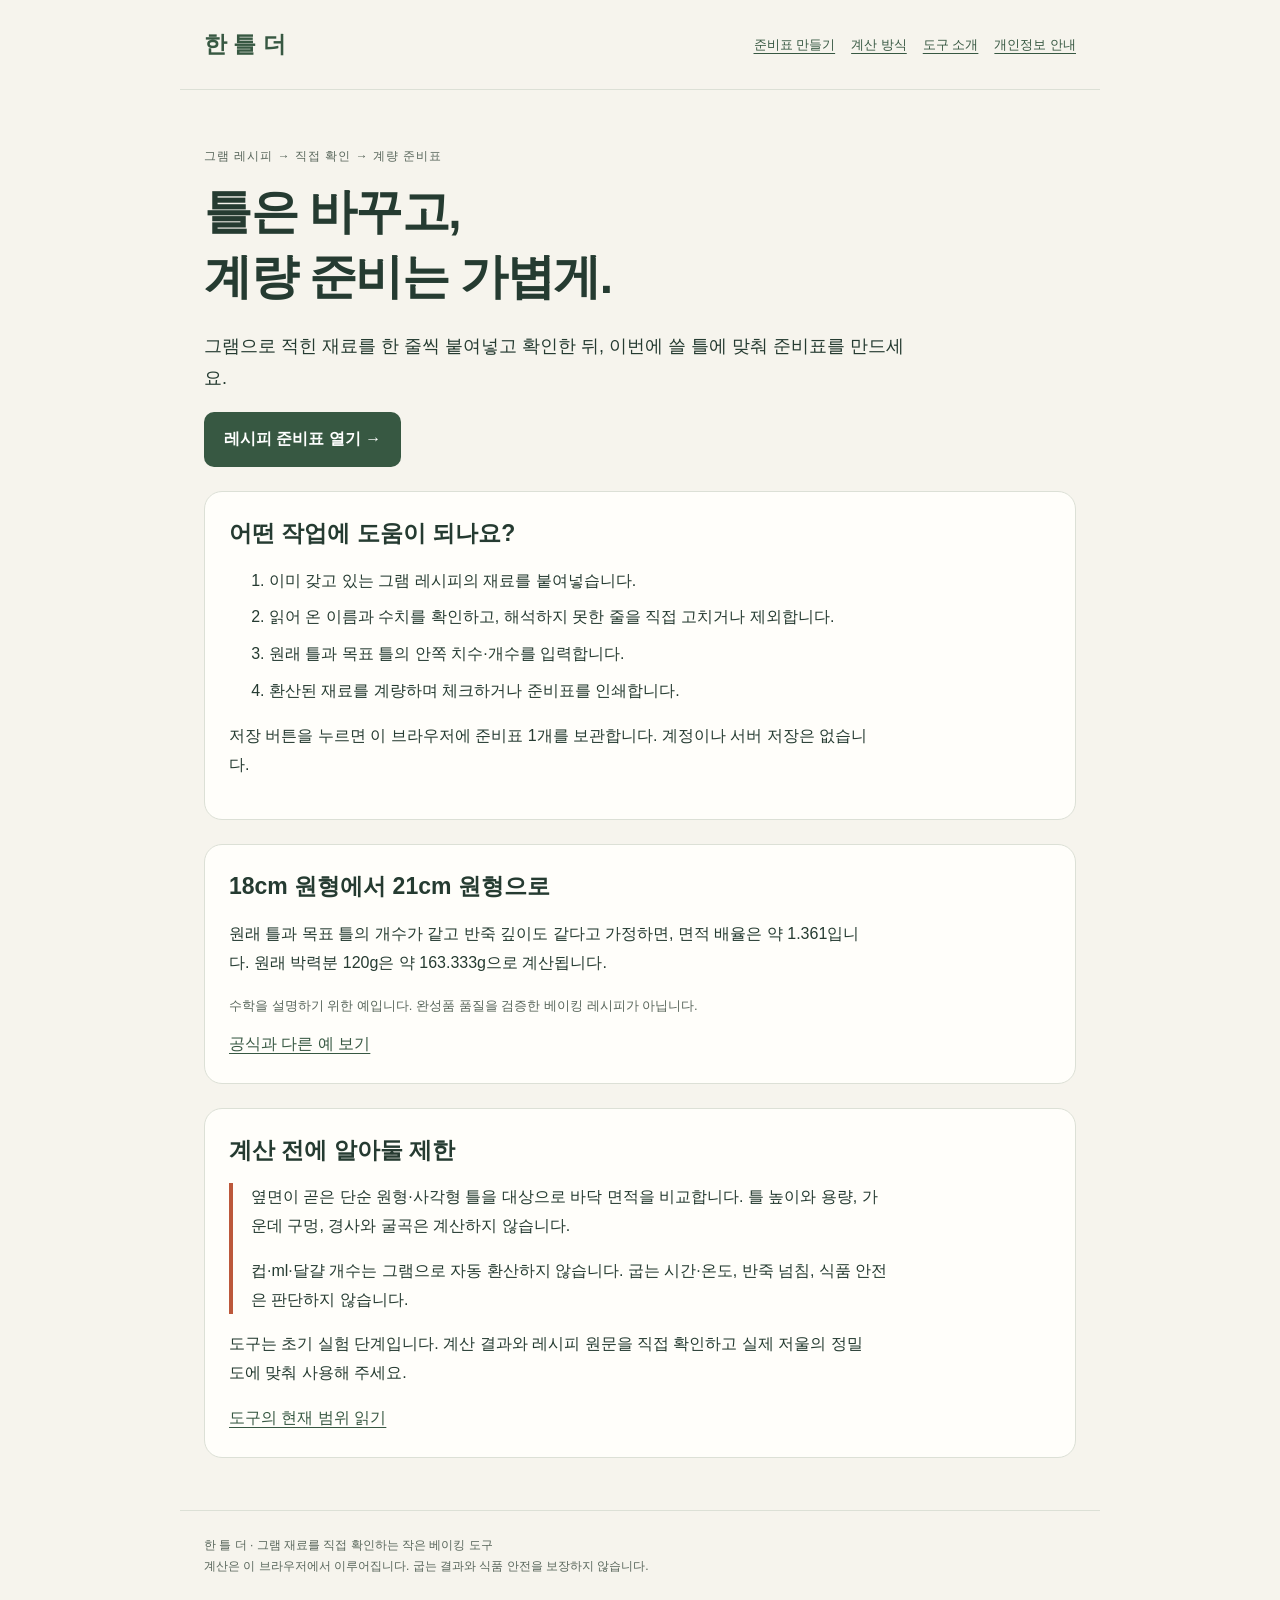
==== index.html @ c67b6c1f "Publish validated recipe pilot static release" ====
<!doctype html>
<html lang="ko">
<head>
<meta charset="utf-8">
<meta name="viewport" content="width=device-width, initial-scale=1">
<meta http-equiv="Content-Security-Policy" content="default-src 'none'; script-src 'self'; style-src 'self'; img-src 'self' data:; connect-src 'none'; base-uri 'none'; form-action 'none'; object-src 'none'">
<title>베이킹 틀 변환과 계량 준비표 · 한 틀 더</title>
<meta name="description" content="그램 레시피를 붙여넣고 확인하세요. 원형·사각형 틀을 바꾸면 계량 체크리스트를 만들 수 있는 한국어 브라우저 도구입니다.">
<link rel="canonical" href="https://recipepilot-snbow.duckdns.org/">
<link rel="stylesheet" href="/assets/site.css">
</head>
<body>
<header class="simple-header"><a class="simple-brand" href="/">한 틀 더</a><nav aria-label="사이트 안내"><a href="/tools/recipe-prep/">준비표 만들기</a><a href="/calculation-method/">계산 방식</a><a href="/about/">도구 소개</a><a href="/privacy/">개인정보 안내</a></nav></header>
<main class="simple-main"><p class="eyebrow-copy">그램 레시피 → 직접 확인 → 계량 준비표</p>
<h1>틀은 바꾸고,<br>계량 준비는 가볍게.</h1>
<p class="lede">그램으로 적힌 재료를 한 줄씩 붙여넣고 확인한 뒤, 이번에 쓸 틀에 맞춰 준비표를 만드세요.</p>
<a class="cta-link" href="/tools/recipe-prep/">레시피 준비표 열기 →</a>
<section><h2>어떤 작업에 도움이 되나요?</h2><ol><li>이미 갖고 있는 그램 레시피의 재료를 붙여넣습니다.</li><li>읽어 온 이름과 수치를 확인하고, 해석하지 못한 줄을 직접 고치거나 제외합니다.</li><li>원래 틀과 목표 틀의 안쪽 치수·개수를 입력합니다.</li><li>환산된 재료를 계량하며 체크하거나 준비표를 인쇄합니다.</li></ol><p>저장 버튼을 누르면 이 브라우저에 준비표 1개를 보관합니다. 계정이나 서버 저장은 없습니다.</p></section>
<section><h2>18cm 원형에서 21cm 원형으로</h2><p>원래 틀과 목표 틀의 개수가 같고 반죽 깊이도 같다고 가정하면, 면적 배율은 약 1.361입니다. 원래 박력분 120g은 약 163.333g으로 계산됩니다.</p><p class="note">수학을 설명하기 위한 예입니다. 완성품 품질을 검증한 베이킹 레시피가 아닙니다.</p><a href="/calculation-method/">공식과 다른 예 보기</a></section>
<section><h2>계산 전에 알아둘 제한</h2><div class="limit-box"><p>옆면이 곧은 단순 원형·사각형 틀을 대상으로 바닥 면적을 비교합니다. 틀 높이와 용량, 가운데 구멍, 경사와 굴곡은 계산하지 않습니다.</p><p>컵·ml·달걀 개수는 그램으로 자동 환산하지 않습니다. 굽는 시간·온도, 반죽 넘침, 식품 안전은 판단하지 않습니다.</p></div><p>도구는 초기 실험 단계입니다. 계산 결과와 레시피 원문을 직접 확인하고 실제 저울의 정밀도에 맞춰 사용해 주세요.</p><a href="/about/">도구의 현재 범위 읽기</a></section></main>
<footer class="simple-footer"><p>한 틀 더 · 그램 재료를 직접 확인하는 작은 베이킹 도구<br>계산은 이 브라우저에서 이루어집니다. 굽는 결과와 식품 안전을 보장하지 않습니다.</p></footer>
</body>
</html>
---- assets/site.css ----
:root{--paper:#f6f4ed;--card:#fffefa;--ink:#253b31;--muted:#58665b;--line:#dce0d6;--green:#375842;font-family:Arial,"Noto Sans CJK KR",sans-serif;color:var(--ink);background:var(--paper)}*{box-sizing:border-box}body{margin:0;line-height:1.8}a{color:var(--green);text-underline-offset:4px}a:focus-visible{outline:3px solid #bc583b;outline-offset:4px}.simple-header,.simple-main,.simple-footer{width:min(920px,100%);margin:auto;padding:24px}.simple-header{display:flex;justify-content:space-between;gap:20px;align-items:center;border-bottom:1px solid var(--line)}.simple-brand{font-size:23px;font-weight:800;text-decoration:none}.utility-nav{max-width:1184px;margin:auto;padding:16px 24px;display:flex;gap:20px;flex-wrap:wrap;font-size:13px}.simple-header nav{display:flex;gap:16px;flex-wrap:wrap;font-size:13px}.simple-main{padding-top:44px;padding-bottom:52px}.simple-main h1{font-size:clamp(30px,5vw,48px);line-height:1.35;margin:0 0 20px;letter-spacing:-1.5px}.simple-main h2{font-size:23px;line-height:1.5;margin:0 0 14px}.simple-main p,.simple-main li{max-width:72ch}.simple-main section{background:var(--card);border:1px solid var(--line);border-radius:18px;padding:24px;margin-top:24px}.simple-main li+li{margin-top:8px}.eyebrow-copy{font-size:12px;color:var(--muted);letter-spacing:1px}.lede{font-size:18px}.cta-link{display:inline-flex;padding:13px 20px;border-radius:10px;background:var(--green);color:#fff;text-decoration:none;font-weight:700}.detail-link{margin-top:16px;display:block}.limit-box{border-left:4px solid #bc583b;padding-left:18px}.simple-footer{border-top:1px solid var(--line);color:var(--muted);font-size:12px}.simple-footer p{margin:0}.formula{font-variant-numeric:tabular-nums;font-weight:600;overflow-wrap:anywhere}.simple-main table{width:100%;border-collapse:collapse;font-size:14px}.simple-main th,.simple-main td{padding:10px;text-align:left;border-bottom:1px solid var(--line)}.simple-main th{background:#e9eee3}.table-scroll{overflow-x:auto}.simple-main dl{margin:0}.simple-main dt{font-weight:700;margin-top:18px}.simple-main dd{margin:6px 0 0}.simple-main .note{font-size:13px;color:var(--muted)}@media(max-width:600px){.simple-header{align-items:flex-start;flex-direction:column;gap:10px}.simple-header,.simple-main,.simple-footer{padding-left:18px;padding-right:18px}.simple-main{padding-top:30px}.simple-main section{padding:20px}.simple-header nav{gap:12px}.utility-nav{padding:13px 18px;gap:15px}.lede{font-size:16px}}@media print{.utility-nav,.simple-header nav,.cta-link{display:none!important}.simple-main{padding:0}.simple-main section{break-inside:avoid;background:white}.simple-footer{margin-top:20px}}
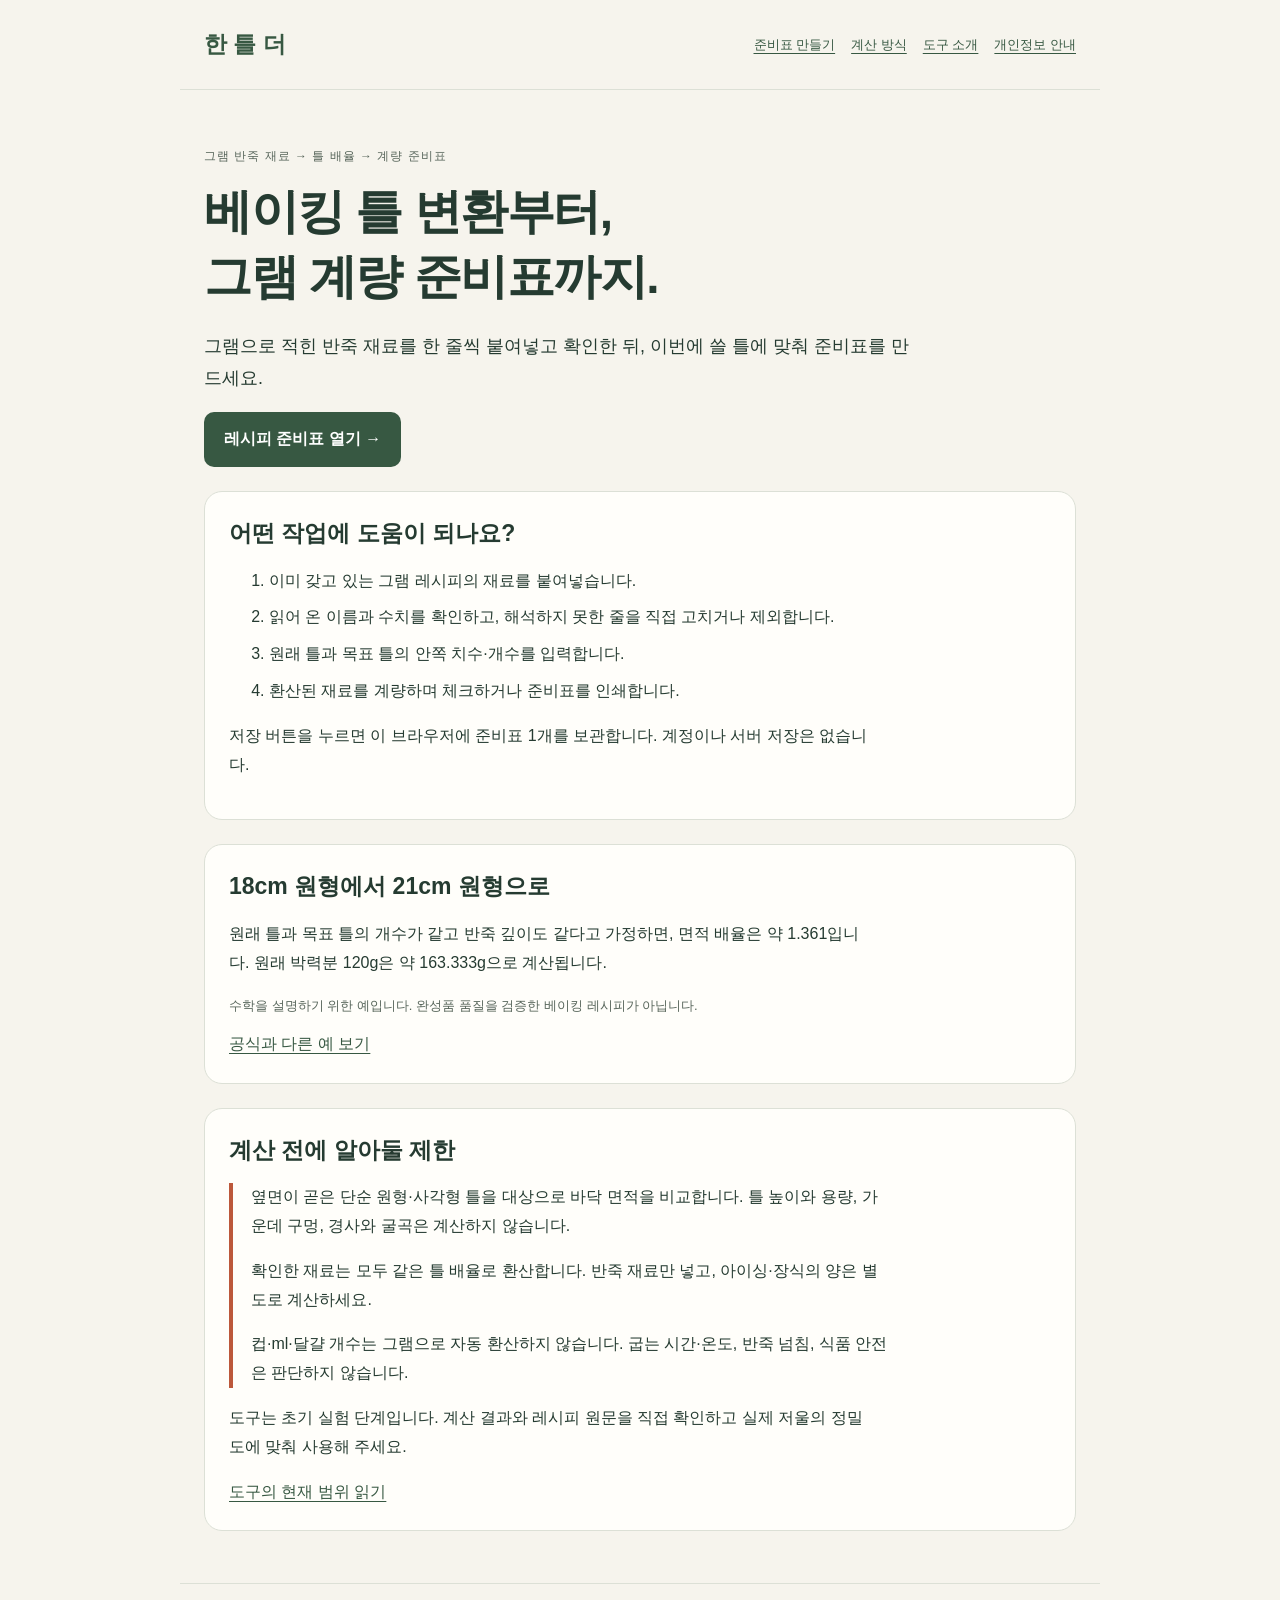
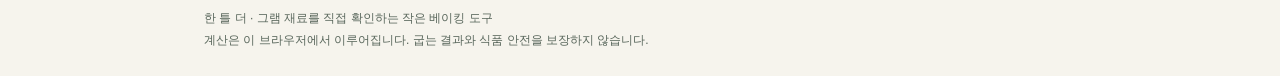
==== commit 93a94658: "Improve RecipePilot first-use clarity and ingredient entry Publish the independently reviewed Octobe" ====
--- a/index.html
+++ b/index.html
@@ -6,18 +6,20 @@
 <meta http-equiv="Content-Security-Policy" content="default-src 'none'; script-src 'self'; style-src 'self'; img-src 'self' data:; connect-src 'none'; base-uri 'none'; form-action 'none'; object-src 'none'">
 <title>베이킹 틀 변환과 계량 준비표 · 한 틀 더</title>
 <meta name="description" content="그램 레시피를 붙여넣고 확인하세요. 원형·사각형 틀을 바꾸면 계량 체크리스트를 만들 수 있는 한국어 브라우저 도구입니다.">
+<meta name="google-adsense-account" content="ca-pub-1573880695177219">
+<meta name="google-site-verification" content="N0vVb2ErxH9vl_fBXndFGQjn-3DtnKGVKy-gOBbNkzk" />
 <link rel="canonical" href="https://recipepilot-snbow.duckdns.org/">
 <link rel="stylesheet" href="/assets/site.css">
 </head>
 <body>
 <header class="simple-header"><a class="simple-brand" href="/">한 틀 더</a><nav aria-label="사이트 안내"><a href="/tools/recipe-prep/">준비표 만들기</a><a href="/calculation-method/">계산 방식</a><a href="/about/">도구 소개</a><a href="/privacy/">개인정보 안내</a></nav></header>
-<main class="simple-main"><p class="eyebrow-copy">그램 레시피 → 직접 확인 → 계량 준비표</p>
-<h1>틀은 바꾸고,<br>계량 준비는 가볍게.</h1>
-<p class="lede">그램으로 적힌 재료를 한 줄씩 붙여넣고 확인한 뒤, 이번에 쓸 틀에 맞춰 준비표를 만드세요.</p>
+<main class="simple-main"><p class="eyebrow-copy">그램 반죽 재료 → 틀 배율 → 계량 준비표</p>
+<h1>베이킹 틀 변환부터,<br>그램 계량 준비표까지.</h1>
+<p class="lede">그램으로 적힌 반죽 재료를 한 줄씩 붙여넣고 확인한 뒤, 이번에 쓸 틀에 맞춰 준비표를 만드세요.</p>
 <a class="cta-link" href="/tools/recipe-prep/">레시피 준비표 열기 →</a>
 <section><h2>어떤 작업에 도움이 되나요?</h2><ol><li>이미 갖고 있는 그램 레시피의 재료를 붙여넣습니다.</li><li>읽어 온 이름과 수치를 확인하고, 해석하지 못한 줄을 직접 고치거나 제외합니다.</li><li>원래 틀과 목표 틀의 안쪽 치수·개수를 입력합니다.</li><li>환산된 재료를 계량하며 체크하거나 준비표를 인쇄합니다.</li></ol><p>저장 버튼을 누르면 이 브라우저에 준비표 1개를 보관합니다. 계정이나 서버 저장은 없습니다.</p></section>
 <section><h2>18cm 원형에서 21cm 원형으로</h2><p>원래 틀과 목표 틀의 개수가 같고 반죽 깊이도 같다고 가정하면, 면적 배율은 약 1.361입니다. 원래 박력분 120g은 약 163.333g으로 계산됩니다.</p><p class="note">수학을 설명하기 위한 예입니다. 완성품 품질을 검증한 베이킹 레시피가 아닙니다.</p><a href="/calculation-method/">공식과 다른 예 보기</a></section>
-<section><h2>계산 전에 알아둘 제한</h2><div class="limit-box"><p>옆면이 곧은 단순 원형·사각형 틀을 대상으로 바닥 면적을 비교합니다. 틀 높이와 용량, 가운데 구멍, 경사와 굴곡은 계산하지 않습니다.</p><p>컵·ml·달걀 개수는 그램으로 자동 환산하지 않습니다. 굽는 시간·온도, 반죽 넘침, 식품 안전은 판단하지 않습니다.</p></div><p>도구는 초기 실험 단계입니다. 계산 결과와 레시피 원문을 직접 확인하고 실제 저울의 정밀도에 맞춰 사용해 주세요.</p><a href="/about/">도구의 현재 범위 읽기</a></section></main>
+<section><h2>계산 전에 알아둘 제한</h2><div class="limit-box"><p>옆면이 곧은 단순 원형·사각형 틀을 대상으로 바닥 면적을 비교합니다. 틀 높이와 용량, 가운데 구멍, 경사와 굴곡은 계산하지 않습니다.</p><p>확인한 재료는 모두 같은 틀 배율로 환산합니다. 반죽 재료만 넣고, 아이싱·장식의 양은 별도로 계산하세요.</p><p>컵·ml·달걀 개수는 그램으로 자동 환산하지 않습니다. 굽는 시간·온도, 반죽 넘침, 식품 안전은 판단하지 않습니다.</p></div><p>도구는 초기 실험 단계입니다. 계산 결과와 레시피 원문을 직접 확인하고 실제 저울의 정밀도에 맞춰 사용해 주세요.</p><a href="/about/">도구의 현재 범위 읽기</a></section></main>
 <footer class="simple-footer"><p>한 틀 더 · 그램 재료를 직접 확인하는 작은 베이킹 도구<br>계산은 이 브라우저에서 이루어집니다. 굽는 결과와 식품 안전을 보장하지 않습니다.</p></footer>
 </body>
 </html>
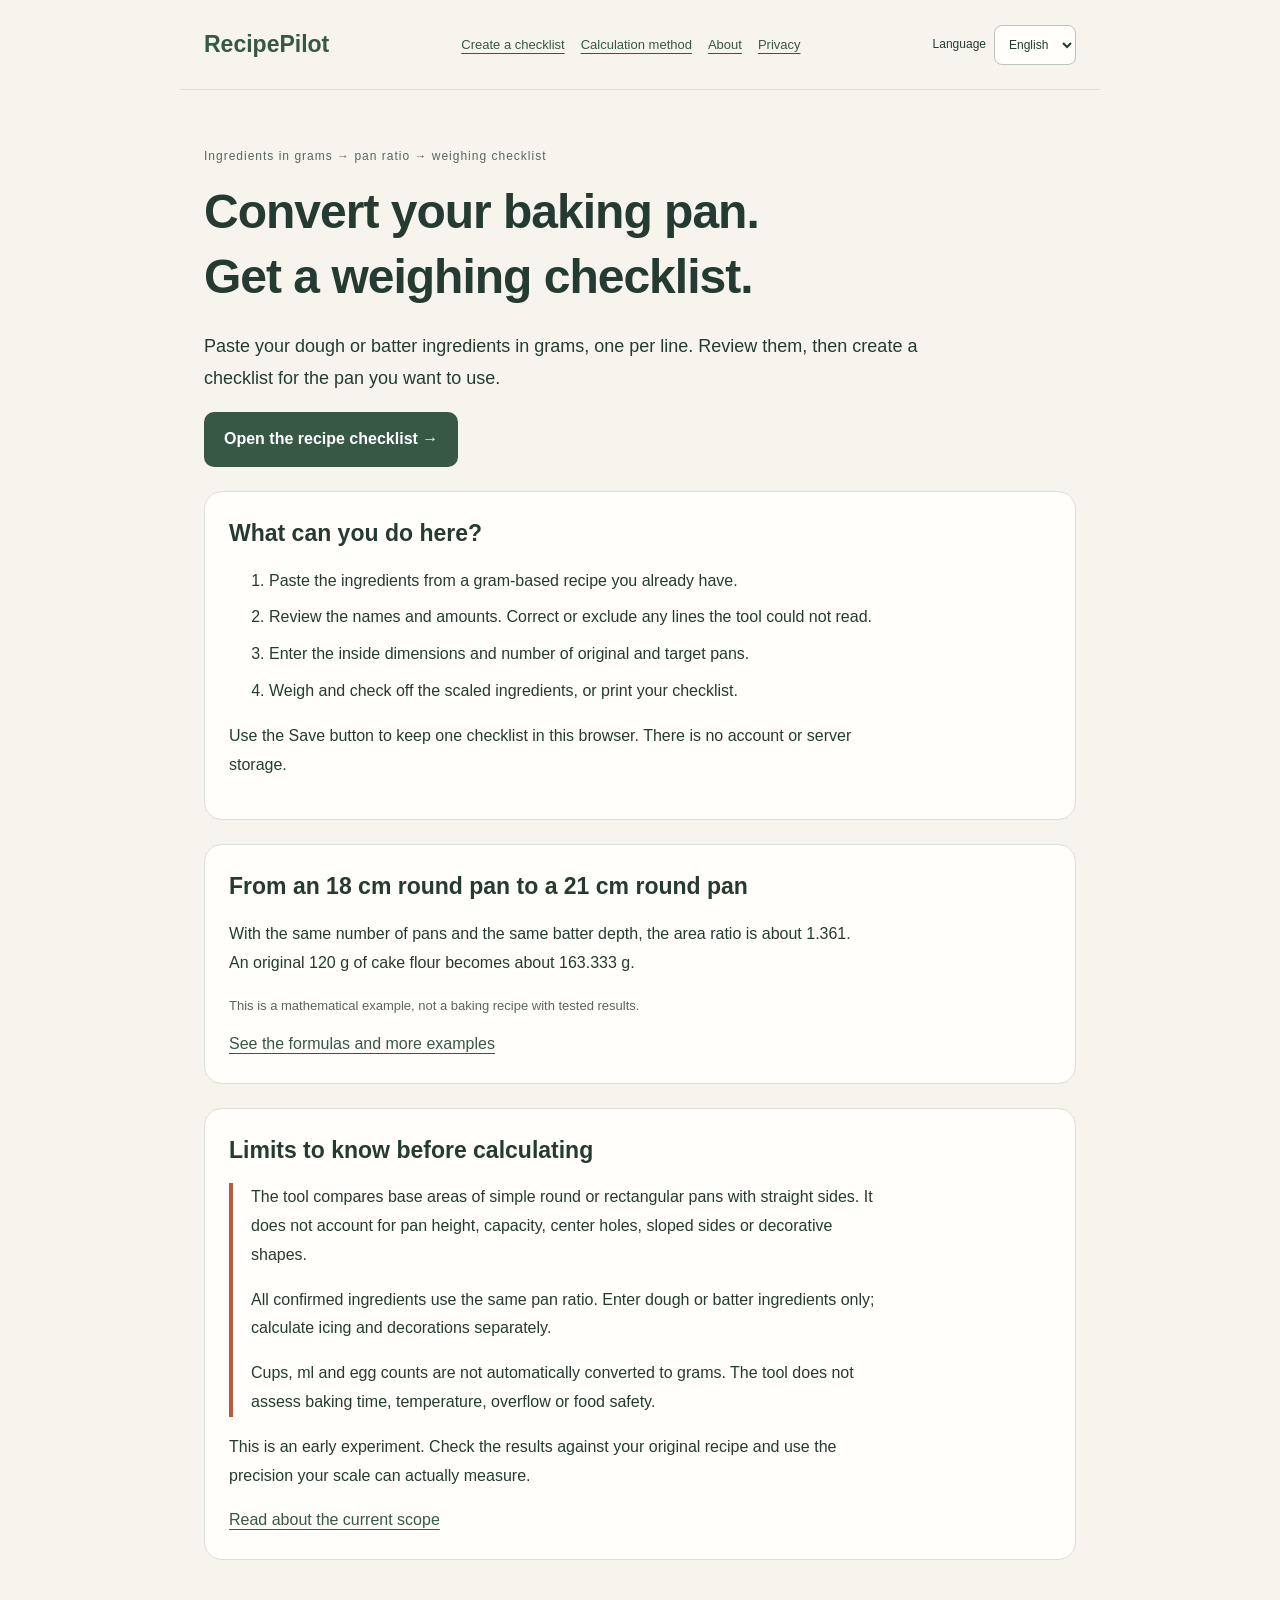
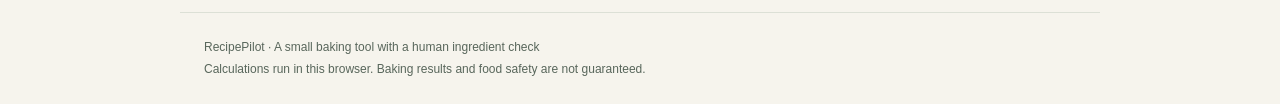
==== commit 8745f795: "Add reviewed Korean and English RecipePilot interface Publish validated locale UI and correct privac" ====
--- a/index.html
+++ b/index.html
@@ -1,25 +1,28 @@
 <!doctype html>
-<html lang="ko">
+<html lang="en" data-i18n-pending>
 <head>
 <meta charset="utf-8">
 <meta name="viewport" content="width=device-width, initial-scale=1">
-<meta http-equiv="Content-Security-Policy" content="default-src 'none'; script-src 'self'; style-src 'self'; img-src 'self' data:; connect-src 'none'; base-uri 'none'; form-action 'none'; object-src 'none'">
-<title>베이킹 틀 변환과 계량 준비표 · 한 틀 더</title>
-<meta name="description" content="그램 레시피를 붙여넣고 확인하세요. 원형·사각형 틀을 바꾸면 계량 체크리스트를 만들 수 있는 한국어 브라우저 도구입니다.">
+<meta http-equiv="Content-Security-Policy" content="default-src &#x27;none&#x27;; script-src &#x27;self&#x27;; style-src &#x27;self&#x27;; img-src &#x27;self&#x27; data:; connect-src &#x27;none&#x27;; base-uri &#x27;none&#x27;; form-action &#x27;none&#x27;; object-src &#x27;none&#x27;">
+<title data-ko-text="베이킹 틀 변환과 계량 준비표 · 한 틀 더">Pan conversion and weighing checklist · RecipePilot</title>
+<meta name="description" content="Paste and review your gram-based recipe. Convert round or rectangular pans and create a weighing checklist in your browser, in English or Korean." data-ko-content="그램 레시피를 붙여넣고 확인하세요. 원형·사각형 틀을 바꾸면 계량 체크리스트를 만들 수 있는 한국어·영어 브라우저 도구입니다.">
 <meta name="google-adsense-account" content="ca-pub-1573880695177219">
-<meta name="google-site-verification" content="N0vVb2ErxH9vl_fBXndFGQjn-3DtnKGVKy-gOBbNkzk" />
+<meta name="google-site-verification" content="N0vVb2ErxH9vl_fBXndFGQjn-3DtnKGVKy-gOBbNkzk">
 <link rel="canonical" href="https://recipepilot-snbow.duckdns.org/">
 <link rel="stylesheet" href="/assets/site.css">
+<script src="/tools/recipe-prep/app.js" defer></script>
 </head>
 <body>
-<header class="simple-header"><a class="simple-brand" href="/">한 틀 더</a><nav aria-label="사이트 안내"><a href="/tools/recipe-prep/">준비표 만들기</a><a href="/calculation-method/">계산 방식</a><a href="/about/">도구 소개</a><a href="/privacy/">개인정보 안내</a></nav></header>
-<main class="simple-main"><p class="eyebrow-copy">그램 반죽 재료 → 틀 배율 → 계량 준비표</p>
-<h1>베이킹 틀 변환부터,<br>그램 계량 준비표까지.</h1>
-<p class="lede">그램으로 적힌 반죽 재료를 한 줄씩 붙여넣고 확인한 뒤, 이번에 쓸 틀에 맞춰 준비표를 만드세요.</p>
-<a class="cta-link" href="/tools/recipe-prep/">레시피 준비표 열기 →</a>
-<section><h2>어떤 작업에 도움이 되나요?</h2><ol><li>이미 갖고 있는 그램 레시피의 재료를 붙여넣습니다.</li><li>읽어 온 이름과 수치를 확인하고, 해석하지 못한 줄을 직접 고치거나 제외합니다.</li><li>원래 틀과 목표 틀의 안쪽 치수·개수를 입력합니다.</li><li>환산된 재료를 계량하며 체크하거나 준비표를 인쇄합니다.</li></ol><p>저장 버튼을 누르면 이 브라우저에 준비표 1개를 보관합니다. 계정이나 서버 저장은 없습니다.</p></section>
-<section><h2>18cm 원형에서 21cm 원형으로</h2><p>원래 틀과 목표 틀의 개수가 같고 반죽 깊이도 같다고 가정하면, 면적 배율은 약 1.361입니다. 원래 박력분 120g은 약 163.333g으로 계산됩니다.</p><p class="note">수학을 설명하기 위한 예입니다. 완성품 품질을 검증한 베이킹 레시피가 아닙니다.</p><a href="/calculation-method/">공식과 다른 예 보기</a></section>
-<section><h2>계산 전에 알아둘 제한</h2><div class="limit-box"><p>옆면이 곧은 단순 원형·사각형 틀을 대상으로 바닥 면적을 비교합니다. 틀 높이와 용량, 가운데 구멍, 경사와 굴곡은 계산하지 않습니다.</p><p>확인한 재료는 모두 같은 틀 배율로 환산합니다. 반죽 재료만 넣고, 아이싱·장식의 양은 별도로 계산하세요.</p><p>컵·ml·달걀 개수는 그램으로 자동 환산하지 않습니다. 굽는 시간·온도, 반죽 넘침, 식품 안전은 판단하지 않습니다.</p></div><p>도구는 초기 실험 단계입니다. 계산 결과와 레시피 원문을 직접 확인하고 실제 저울의 정밀도에 맞춰 사용해 주세요.</p><a href="/about/">도구의 현재 범위 읽기</a></section></main>
-<footer class="simple-footer"><p>한 틀 더 · 그램 재료를 직접 확인하는 작은 베이킹 도구<br>계산은 이 브라우저에서 이루어집니다. 굽는 결과와 식품 안전을 보장하지 않습니다.</p></footer>
+<p class="locale-fallback locale-load-fallback" role="status"><span data-ko-text="일부 기능을 아직 불러오지 못했어요. 아래 본문은 읽을 수 있습니다. 기능을 계속 사용할 수 없다면 페이지를 새로고침하거나">Some features have not finished loading. You can read the page below. If controls stay unavailable, reload this page or read the</span> <a href="/calculation-method/"><span data-ko-text="계산 방식 안내를 읽어 주세요.">calculation guide.</span></a></p>
+<noscript><p class="locale-fallback">Language switching needs JavaScript. This page is available in English.</p></noscript>
+<header class="simple-header"><a class="simple-brand" href="/"><span data-ko-text="한 틀 더">RecipePilot</span></a><nav aria-label="Site navigation" data-ko-aria-label="사이트 안내"><a href="/tools/recipe-prep/"><span data-ko-text="준비표 만들기">Create a checklist</span></a><a href="/calculation-method/"><span data-ko-text="계산 방식">Calculation method</span></a><a href="/about/"><span data-ko-text="도구 소개">About</span></a><a href="/privacy/"><span data-ko-text="개인정보 안내">Privacy</span></a></nav><div class="language-control"><label for="site-language">Language</label><select id="site-language" aria-label="Language"><option value="en" lang="en" selected>English</option><option value="ko" lang="ko">한국어</option></select></div></header>
+<main class="simple-main"><p class="eyebrow-copy"><span data-ko-text="그램 반죽 재료 → 틀 배율 → 계량 준비표">Ingredients in grams → pan ratio → weighing checklist</span></p>
+<h1><span data-ko-text="베이킹 틀 변환부터,">Convert your baking pan.</span><br><span data-ko-text="그램 계량 준비표까지.">Get a weighing checklist.</span></h1>
+<p class="lede"><span data-ko-text="그램으로 적힌 반죽 재료를 한 줄씩 붙여넣고 확인한 뒤, 이번에 쓸 틀에 맞춰 준비표를 만드세요.">Paste your dough or batter ingredients in grams, one per line. Review them, then create a checklist for the pan you want to use.</span></p>
+<a class="cta-link" href="/tools/recipe-prep/"><span data-ko-text="레시피 준비표 열기 →">Open the recipe checklist →</span></a>
+<section><h2><span data-ko-text="어떤 작업에 도움이 되나요?">What can you do here?</span></h2><ol><li><span data-ko-text="이미 갖고 있는 그램 레시피의 재료를 붙여넣습니다.">Paste the ingredients from a gram-based recipe you already have.</span></li><li><span data-ko-text="읽어 온 이름과 수치를 확인하고, 해석하지 못한 줄을 직접 고치거나 제외합니다.">Review the names and amounts. Correct or exclude any lines the tool could not read.</span></li><li><span data-ko-text="원래 틀과 목표 틀의 안쪽 치수·개수를 입력합니다.">Enter the inside dimensions and number of original and target pans.</span></li><li><span data-ko-text="환산된 재료를 계량하며 체크하거나 준비표를 인쇄합니다.">Weigh and check off the scaled ingredients, or print your checklist.</span></li></ol><p><span data-ko-text="저장 버튼을 누르면 이 브라우저에 준비표 1개를 보관합니다. 계정이나 서버 저장은 없습니다.">Use the Save button to keep one checklist in this browser. There is no account or server storage.</span></p></section>
+<section><h2><span data-ko-text="18cm 원형에서 21cm 원형으로">From an 18 cm round pan to a 21 cm round pan</span></h2><p><span data-ko-text="원래 틀과 목표 틀의 개수가 같고 반죽 깊이도 같다고 가정하면, 면적 배율은 약 1.361입니다. 원래 박력분 120g은 약 163.333g으로 계산됩니다.">With the same number of pans and the same batter depth, the area ratio is about 1.361. An original 120 g of cake flour becomes about 163.333 g.</span></p><p class="note"><span data-ko-text="수학을 설명하기 위한 예입니다. 완성품 품질을 검증한 베이킹 레시피가 아닙니다.">This is a mathematical example, not a baking recipe with tested results.</span></p><a href="/calculation-method/"><span data-ko-text="공식과 다른 예 보기">See the formulas and more examples</span></a></section>
+<section><h2><span data-ko-text="계산 전에 알아둘 제한">Limits to know before calculating</span></h2><div class="limit-box"><p><span data-ko-text="옆면이 곧은 단순 원형·사각형 틀을 대상으로 바닥 면적을 비교합니다. 틀 높이와 용량, 가운데 구멍, 경사와 굴곡은 계산하지 않습니다.">The tool compares base areas of simple round or rectangular pans with straight sides. It does not account for pan height, capacity, center holes, sloped sides or decorative shapes.</span></p><p><span data-ko-text="확인한 재료는 모두 같은 틀 배율로 환산합니다. 반죽 재료만 넣고, 아이싱·장식의 양은 별도로 계산하세요.">All confirmed ingredients use the same pan ratio. Enter dough or batter ingredients only; calculate icing and decorations separately.</span></p><p><span data-ko-text="컵·ml·달걀 개수는 그램으로 자동 환산하지 않습니다. 굽는 시간·온도, 반죽 넘침, 식품 안전은 판단하지 않습니다.">Cups, ml and egg counts are not automatically converted to grams. The tool does not assess baking time, temperature, overflow or food safety.</span></p></div><p><span data-ko-text="도구는 초기 실험 단계입니다. 계산 결과와 레시피 원문을 직접 확인하고 실제 저울의 정밀도에 맞춰 사용해 주세요.">This is an early experiment. Check the results against your original recipe and use the precision your scale can actually measure.</span></p><a href="/about/"><span data-ko-text="도구의 현재 범위 읽기">Read about the current scope</span></a></section></main>
+<footer class="simple-footer"><p><span data-ko-text="한 틀 더 · 그램 재료를 직접 확인하는 작은 베이킹 도구">RecipePilot · A small baking tool with a human ingredient check</span><br><span data-ko-text="계산은 이 브라우저에서 이루어집니다. 굽는 결과와 식품 안전을 보장하지 않습니다.">Calculations run in this browser. Baking results and food safety are not guaranteed.</span></p></footer>
 </body>
 </html>
--- a/assets/site.css
+++ b/assets/site.css
@@ -1 +1,12 @@
 :root{--paper:#f6f4ed;--card:#fffefa;--ink:#253b31;--muted:#58665b;--line:#dce0d6;--green:#375842;font-family:Arial,"Noto Sans CJK KR",sans-serif;color:var(--ink);background:var(--paper)}*{box-sizing:border-box}body{margin:0;line-height:1.8}a{color:var(--green);text-underline-offset:4px}a:focus-visible{outline:3px solid #bc583b;outline-offset:4px}.simple-header,.simple-main,.simple-footer{width:min(920px,100%);margin:auto;padding:24px}.simple-header{display:flex;justify-content:space-between;gap:20px;align-items:center;border-bottom:1px solid var(--line)}.simple-brand{font-size:23px;font-weight:800;text-decoration:none}.utility-nav{max-width:1184px;margin:auto;padding:16px 24px;display:flex;gap:20px;flex-wrap:wrap;font-size:13px}.simple-header nav{display:flex;gap:16px;flex-wrap:wrap;font-size:13px}.simple-main{padding-top:44px;padding-bottom:52px}.simple-main h1{font-size:clamp(30px,5vw,48px);line-height:1.35;margin:0 0 20px;letter-spacing:-1.5px}.simple-main h2{font-size:23px;line-height:1.5;margin:0 0 14px}.simple-main p,.simple-main li{max-width:72ch}.simple-main section{background:var(--card);border:1px solid var(--line);border-radius:18px;padding:24px;margin-top:24px}.simple-main li+li{margin-top:8px}.eyebrow-copy{font-size:12px;color:var(--muted);letter-spacing:1px}.lede{font-size:18px}.cta-link{display:inline-flex;padding:13px 20px;border-radius:10px;background:var(--green);color:#fff;text-decoration:none;font-weight:700}.detail-link{margin-top:16px;display:block}.limit-box{border-left:4px solid #bc583b;padding-left:18px}.simple-footer{border-top:1px solid var(--line);color:var(--muted);font-size:12px}.simple-footer p{margin:0}.formula{font-variant-numeric:tabular-nums;font-weight:600;overflow-wrap:anywhere}.simple-main table{width:100%;border-collapse:collapse;font-size:14px}.simple-main th,.simple-main td{padding:10px;text-align:left;border-bottom:1px solid var(--line)}.simple-main th{background:#e9eee3}.table-scroll{overflow-x:auto}.simple-main dl{margin:0}.simple-main dt{font-weight:700;margin-top:18px}.simple-main dd{margin:6px 0 0}.simple-main .note{font-size:13px;color:var(--muted)}@media(max-width:600px){.simple-header{align-items:flex-start;flex-direction:column;gap:10px}.simple-header,.simple-main,.simple-footer{padding-left:18px;padding-right:18px}.simple-main{padding-top:30px}.simple-main section{padding:20px}.simple-header nav{gap:12px}.utility-nav{padding:13px 18px;gap:15px}.lede{font-size:16px}}@media print{.utility-nav,.simple-header nav,.cta-link{display:none!important}.simple-main{padding:0}.simple-main section{break-inside:avoid;background:white}.simple-footer{margin-top:20px}}
+/* Locale selection is local-only and uses native keyboard-accessible controls. */
+/* Keep the default English markup from painting before the local language is applied. */
+html[data-i18n-pending]:not([data-i18n-ready]) body{visibility:hidden;animation:locale-readable 0s 3s forwards}
+@keyframes locale-readable{to{visibility:visible}}
+html[data-i18n-pending]:not([data-i18n-ready]):has(noscript>p) body{visibility:visible}
+.locale-fallback{margin:0;padding:18px 24px;font-size:13px;color:var(--muted)}
+.locale-load-fallback{display:none}
+html[data-i18n-pending]:not([data-i18n-ready]) .locale-load-fallback,html[data-calculator-unavailable] .locale-load-fallback{display:block}
+html[data-i18n-pending]:not([data-i18n-ready]):has(noscript>p) .locale-load-fallback{display:none}
+@media print{.locale-fallback{display:none!important}}
+.language-control{display:flex;align-items:center;gap:8px;flex-shrink:0;font-size:12px}.language-control label{margin:0;font-size:12px}.language-control select{font:inherit;color:var(--ink);background:var(--card);border:1px solid #bbc4b7;border-radius:8px;padding:9px 10px;min-height:40px}.language-control select:focus-visible{outline:3px solid #bc583b;outline-offset:3px}.simple-header{flex-wrap:wrap}.simple-main h1{overflow-wrap:anywhere}html[lang=en] .simple-main h1{letter-spacing:-1px}@media(max-width:600px){.language-control{align-self:flex-start}}@media print{.language-control{display:none!important}}
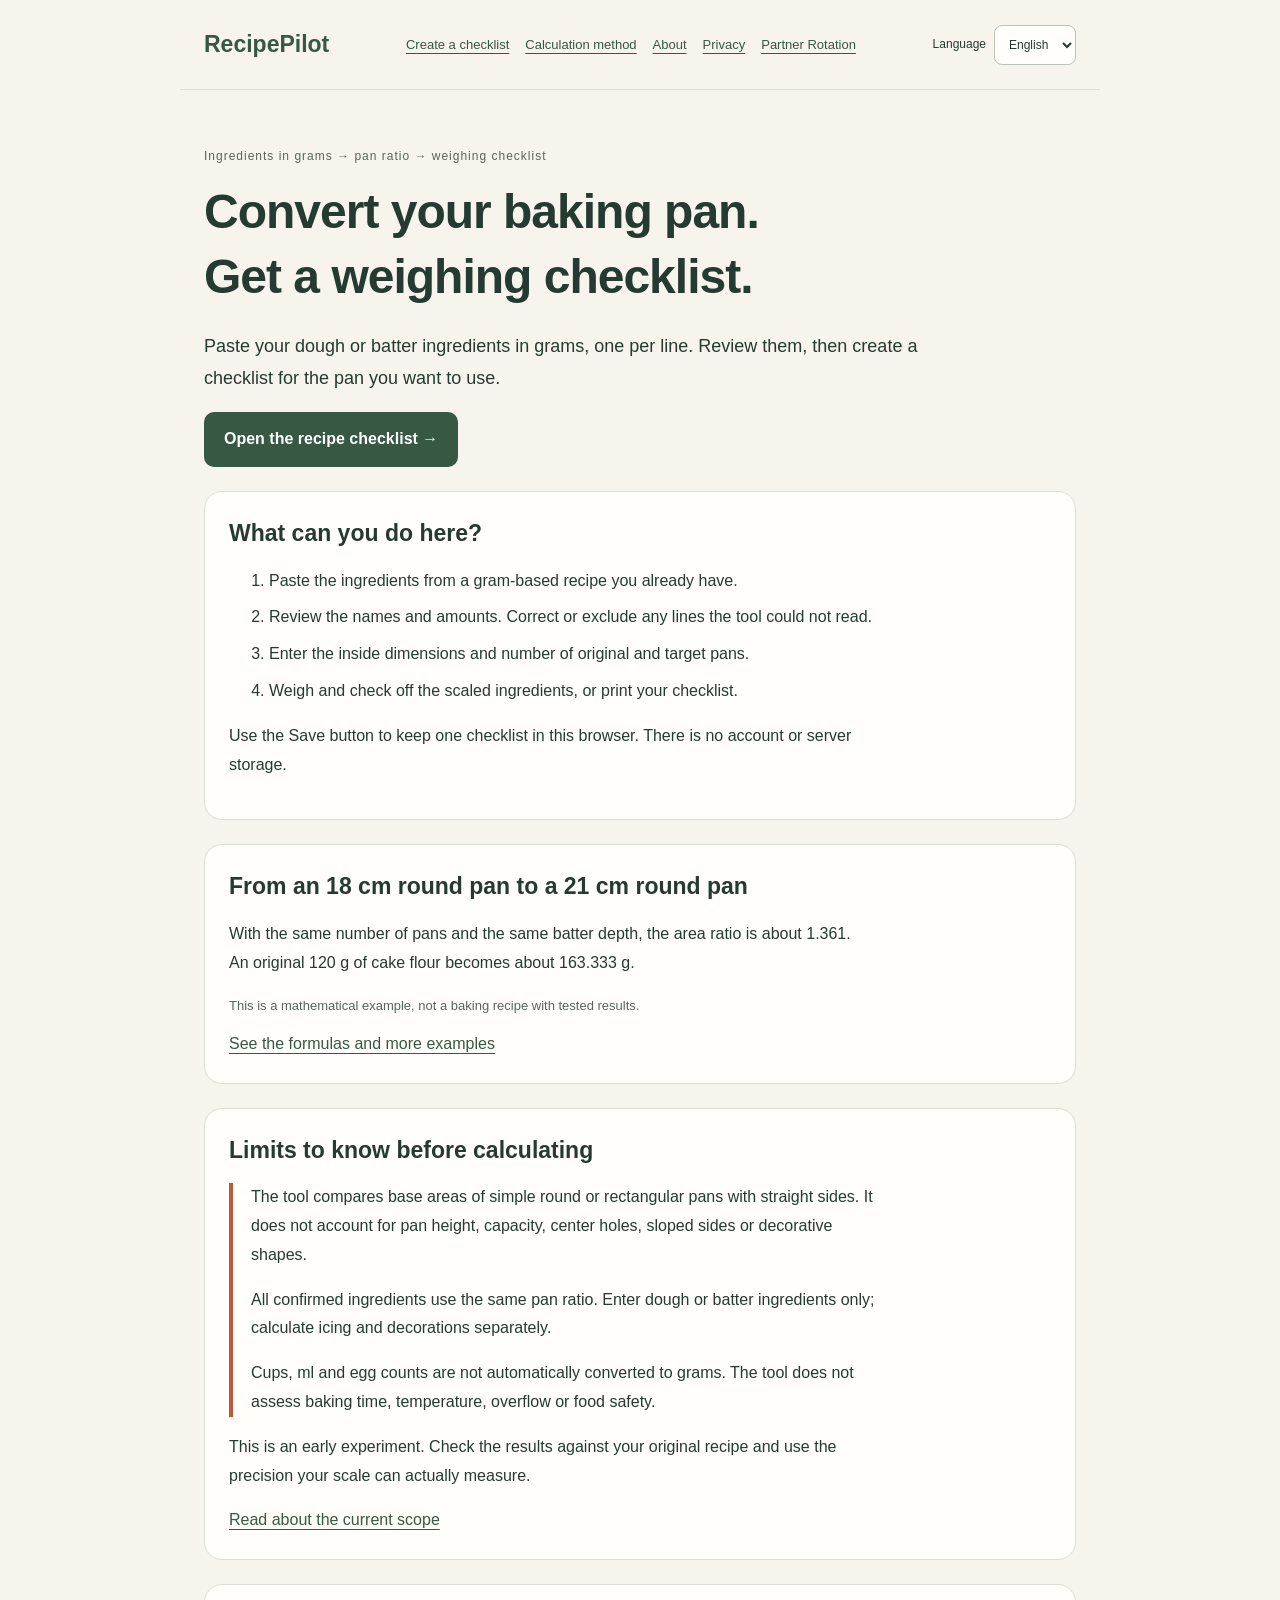
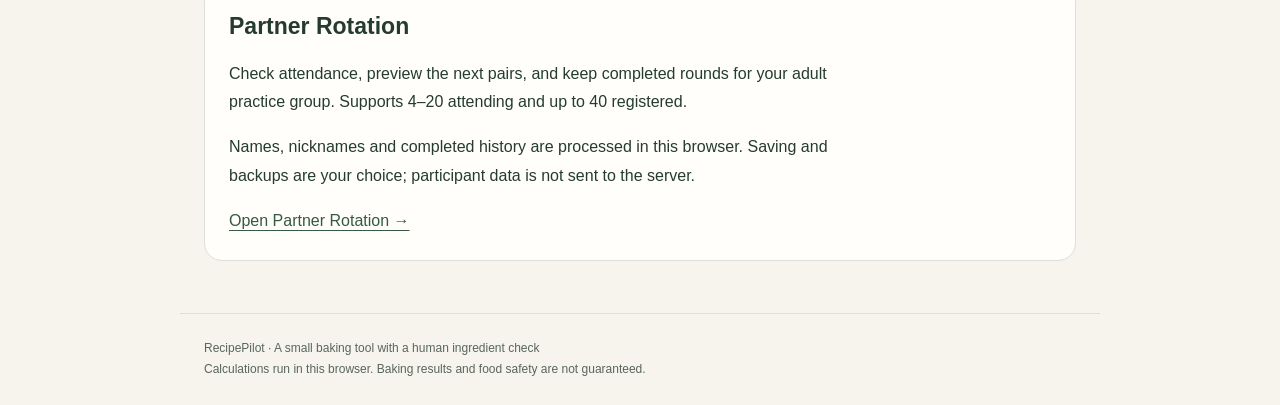
==== commit 2bc4edc3: "Add local-only Partner Rotation and connect site navigation Add the reviewed four-file adult group t" ====
--- a/index.html
+++ b/index.html
@@ -15,14 +15,14 @@
 <body>
 <p class="locale-fallback locale-load-fallback" role="status"><span data-ko-text="일부 기능을 아직 불러오지 못했어요. 아래 본문은 읽을 수 있습니다. 기능을 계속 사용할 수 없다면 페이지를 새로고침하거나">Some features have not finished loading. You can read the page below. If controls stay unavailable, reload this page or read the</span> <a href="/calculation-method/"><span data-ko-text="계산 방식 안내를 읽어 주세요.">calculation guide.</span></a></p>
 <noscript><p class="locale-fallback">Language switching needs JavaScript. This page is available in English.</p></noscript>
-<header class="simple-header"><a class="simple-brand" href="/"><span data-ko-text="한 틀 더">RecipePilot</span></a><nav aria-label="Site navigation" data-ko-aria-label="사이트 안내"><a href="/tools/recipe-prep/"><span data-ko-text="준비표 만들기">Create a checklist</span></a><a href="/calculation-method/"><span data-ko-text="계산 방식">Calculation method</span></a><a href="/about/"><span data-ko-text="도구 소개">About</span></a><a href="/privacy/"><span data-ko-text="개인정보 안내">Privacy</span></a></nav><div class="language-control"><label for="site-language">Language</label><select id="site-language" aria-label="Language"><option value="en" lang="en" selected>English</option><option value="ko" lang="ko">한국어</option></select></div></header>
+<header class="simple-header"><a class="simple-brand" href="/"><span data-ko-text="한 틀 더">RecipePilot</span></a><nav aria-label="Site navigation" data-ko-aria-label="사이트 안내"><a href="/tools/recipe-prep/"><span data-ko-text="준비표 만들기">Create a checklist</span></a><a href="/calculation-method/"><span data-ko-text="계산 방식">Calculation method</span></a><a href="/about/"><span data-ko-text="도구 소개">About</span></a><a href="/privacy/"><span data-ko-text="개인정보 안내">Privacy</span></a><a href="/tools/partner-rotation/"><span data-ko-text="모임 짝 배정">Partner Rotation</span></a></nav><div class="language-control"><label for="site-language">Language</label><select id="site-language" aria-label="Language"><option value="en" lang="en" selected>English</option><option value="ko" lang="ko">한국어</option></select></div></header>
 <main class="simple-main"><p class="eyebrow-copy"><span data-ko-text="그램 반죽 재료 → 틀 배율 → 계량 준비표">Ingredients in grams → pan ratio → weighing checklist</span></p>
 <h1><span data-ko-text="베이킹 틀 변환부터,">Convert your baking pan.</span><br><span data-ko-text="그램 계량 준비표까지.">Get a weighing checklist.</span></h1>
 <p class="lede"><span data-ko-text="그램으로 적힌 반죽 재료를 한 줄씩 붙여넣고 확인한 뒤, 이번에 쓸 틀에 맞춰 준비표를 만드세요.">Paste your dough or batter ingredients in grams, one per line. Review them, then create a checklist for the pan you want to use.</span></p>
 <a class="cta-link" href="/tools/recipe-prep/"><span data-ko-text="레시피 준비표 열기 →">Open the recipe checklist →</span></a>
 <section><h2><span data-ko-text="어떤 작업에 도움이 되나요?">What can you do here?</span></h2><ol><li><span data-ko-text="이미 갖고 있는 그램 레시피의 재료를 붙여넣습니다.">Paste the ingredients from a gram-based recipe you already have.</span></li><li><span data-ko-text="읽어 온 이름과 수치를 확인하고, 해석하지 못한 줄을 직접 고치거나 제외합니다.">Review the names and amounts. Correct or exclude any lines the tool could not read.</span></li><li><span data-ko-text="원래 틀과 목표 틀의 안쪽 치수·개수를 입력합니다.">Enter the inside dimensions and number of original and target pans.</span></li><li><span data-ko-text="환산된 재료를 계량하며 체크하거나 준비표를 인쇄합니다.">Weigh and check off the scaled ingredients, or print your checklist.</span></li></ol><p><span data-ko-text="저장 버튼을 누르면 이 브라우저에 준비표 1개를 보관합니다. 계정이나 서버 저장은 없습니다.">Use the Save button to keep one checklist in this browser. There is no account or server storage.</span></p></section>
 <section><h2><span data-ko-text="18cm 원형에서 21cm 원형으로">From an 18 cm round pan to a 21 cm round pan</span></h2><p><span data-ko-text="원래 틀과 목표 틀의 개수가 같고 반죽 깊이도 같다고 가정하면, 면적 배율은 약 1.361입니다. 원래 박력분 120g은 약 163.333g으로 계산됩니다.">With the same number of pans and the same batter depth, the area ratio is about 1.361. An original 120 g of cake flour becomes about 163.333 g.</span></p><p class="note"><span data-ko-text="수학을 설명하기 위한 예입니다. 완성품 품질을 검증한 베이킹 레시피가 아닙니다.">This is a mathematical example, not a baking recipe with tested results.</span></p><a href="/calculation-method/"><span data-ko-text="공식과 다른 예 보기">See the formulas and more examples</span></a></section>
-<section><h2><span data-ko-text="계산 전에 알아둘 제한">Limits to know before calculating</span></h2><div class="limit-box"><p><span data-ko-text="옆면이 곧은 단순 원형·사각형 틀을 대상으로 바닥 면적을 비교합니다. 틀 높이와 용량, 가운데 구멍, 경사와 굴곡은 계산하지 않습니다.">The tool compares base areas of simple round or rectangular pans with straight sides. It does not account for pan height, capacity, center holes, sloped sides or decorative shapes.</span></p><p><span data-ko-text="확인한 재료는 모두 같은 틀 배율로 환산합니다. 반죽 재료만 넣고, 아이싱·장식의 양은 별도로 계산하세요.">All confirmed ingredients use the same pan ratio. Enter dough or batter ingredients only; calculate icing and decorations separately.</span></p><p><span data-ko-text="컵·ml·달걀 개수는 그램으로 자동 환산하지 않습니다. 굽는 시간·온도, 반죽 넘침, 식품 안전은 판단하지 않습니다.">Cups, ml and egg counts are not automatically converted to grams. The tool does not assess baking time, temperature, overflow or food safety.</span></p></div><p><span data-ko-text="도구는 초기 실험 단계입니다. 계산 결과와 레시피 원문을 직접 확인하고 실제 저울의 정밀도에 맞춰 사용해 주세요.">This is an early experiment. Check the results against your original recipe and use the precision your scale can actually measure.</span></p><a href="/about/"><span data-ko-text="도구의 현재 범위 읽기">Read about the current scope</span></a></section></main>
+<section><h2><span data-ko-text="계산 전에 알아둘 제한">Limits to know before calculating</span></h2><div class="limit-box"><p><span data-ko-text="옆면이 곧은 단순 원형·사각형 틀을 대상으로 바닥 면적을 비교합니다. 틀 높이와 용량, 가운데 구멍, 경사와 굴곡은 계산하지 않습니다.">The tool compares base areas of simple round or rectangular pans with straight sides. It does not account for pan height, capacity, center holes, sloped sides or decorative shapes.</span></p><p><span data-ko-text="확인한 재료는 모두 같은 틀 배율로 환산합니다. 반죽 재료만 넣고, 아이싱·장식의 양은 별도로 계산하세요.">All confirmed ingredients use the same pan ratio. Enter dough or batter ingredients only; calculate icing and decorations separately.</span></p><p><span data-ko-text="컵·ml·달걀 개수는 그램으로 자동 환산하지 않습니다. 굽는 시간·온도, 반죽 넘침, 식품 안전은 판단하지 않습니다.">Cups, ml and egg counts are not automatically converted to grams. The tool does not assess baking time, temperature, overflow or food safety.</span></p></div><p><span data-ko-text="도구는 초기 실험 단계입니다. 계산 결과와 레시피 원문을 직접 확인하고 실제 저울의 정밀도에 맞춰 사용해 주세요.">This is an early experiment. Check the results against your original recipe and use the precision your scale can actually measure.</span></p><a href="/about/"><span data-ko-text="도구의 현재 범위 읽기">Read about the current scope</span></a></section><section><h2><span data-ko-text="모임 짝 배정">Partner Rotation</span></h2><p><span data-ko-text="성인 연습 모임의 참석을 확인하고 다음 짝을 미리 본 뒤 완료 기록을 이어 가세요. 오늘 참석 4–20명, 등록은 최대 40명입니다.">Check attendance, preview the next pairs, and keep completed rounds for your adult practice group. Supports 4–20 attending and up to 40 registered.</span></p><p><span data-ko-text="이름·별명과 완료 이력은 이 브라우저에서 처리합니다. 저장과 백업은 직접 선택하며 서버로 참가자 정보를 보내지 않습니다.">Names, nicknames and completed history are processed in this browser. Saving and backups are your choice; participant data is not sent to the server.</span></p><a class="detail-link" href="/tools/partner-rotation/"><span data-ko-text="모임 짝 배정 열기 →">Open Partner Rotation →</span></a></section></main>
 <footer class="simple-footer"><p><span data-ko-text="한 틀 더 · 그램 재료를 직접 확인하는 작은 베이킹 도구">RecipePilot · A small baking tool with a human ingredient check</span><br><span data-ko-text="계산은 이 브라우저에서 이루어집니다. 굽는 결과와 식품 안전을 보장하지 않습니다.">Calculations run in this browser. Baking results and food safety are not guaranteed.</span></p></footer>
 </body>
 </html>
